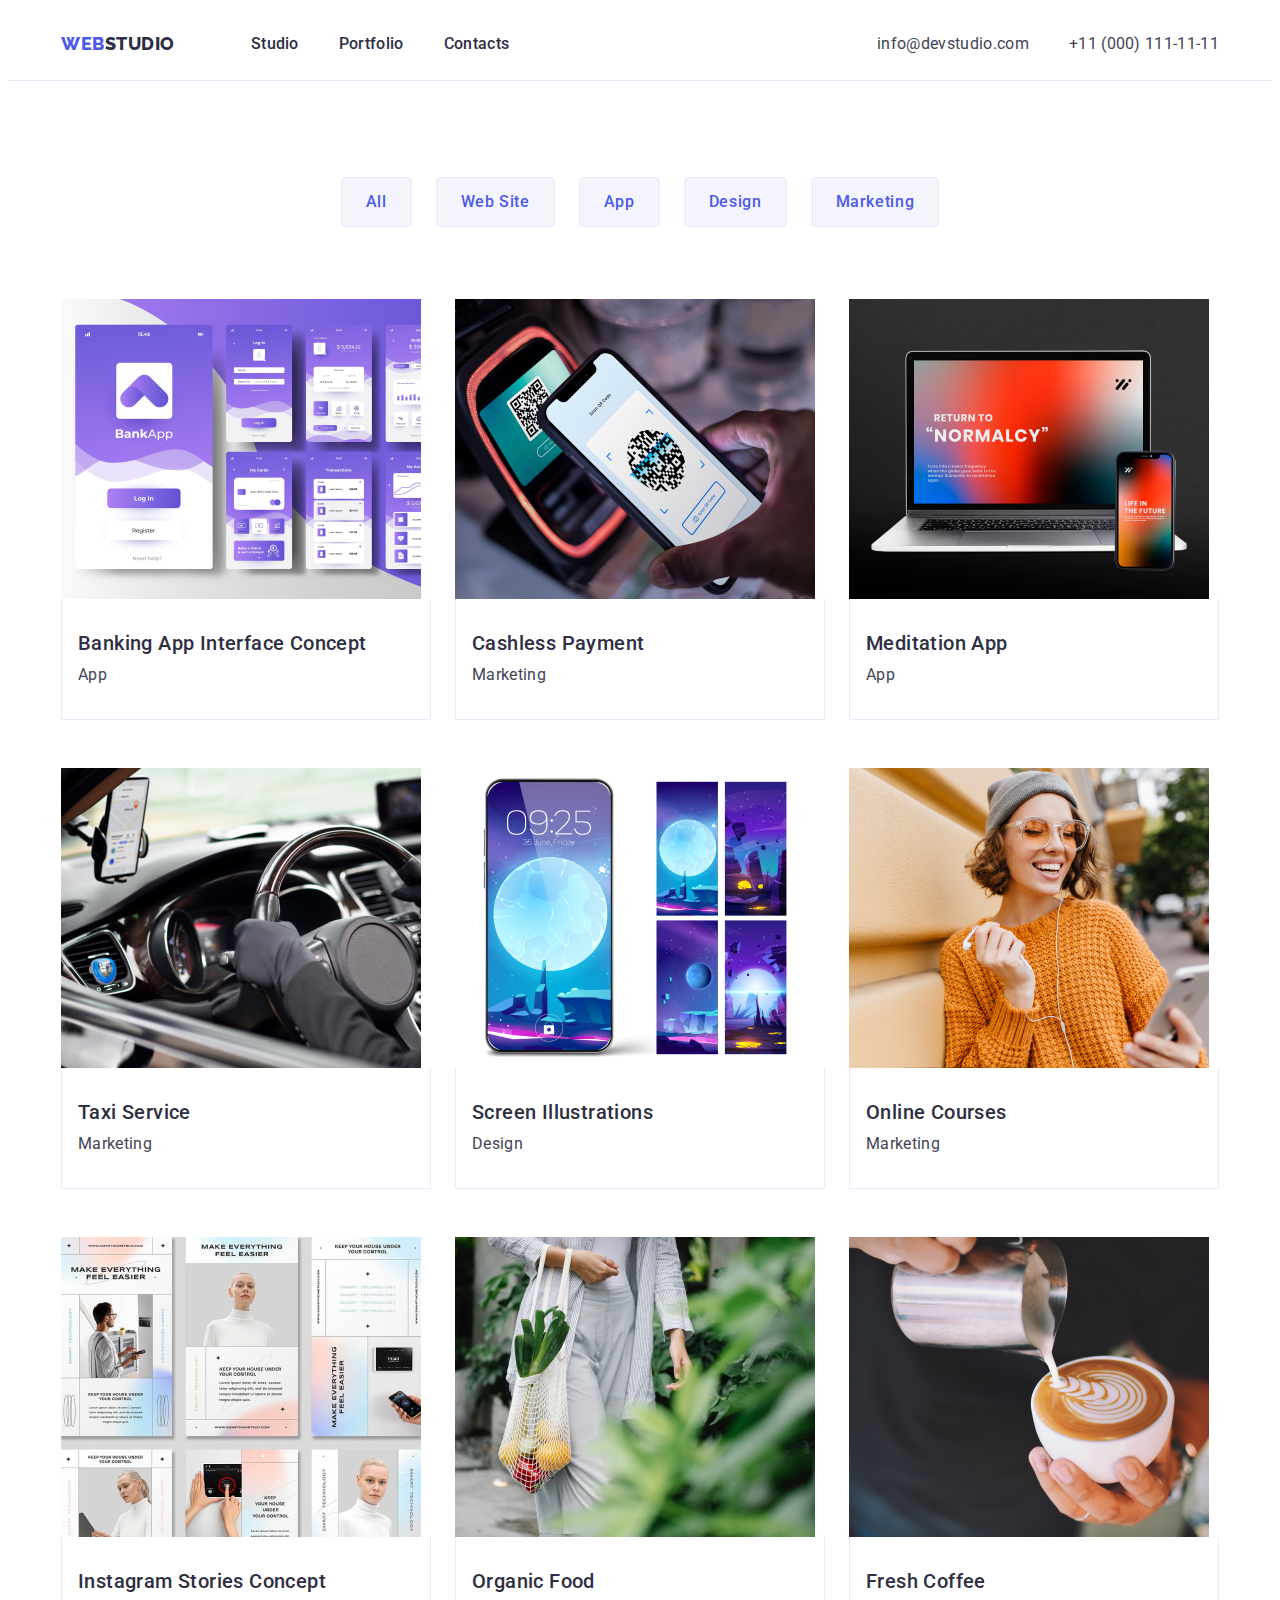
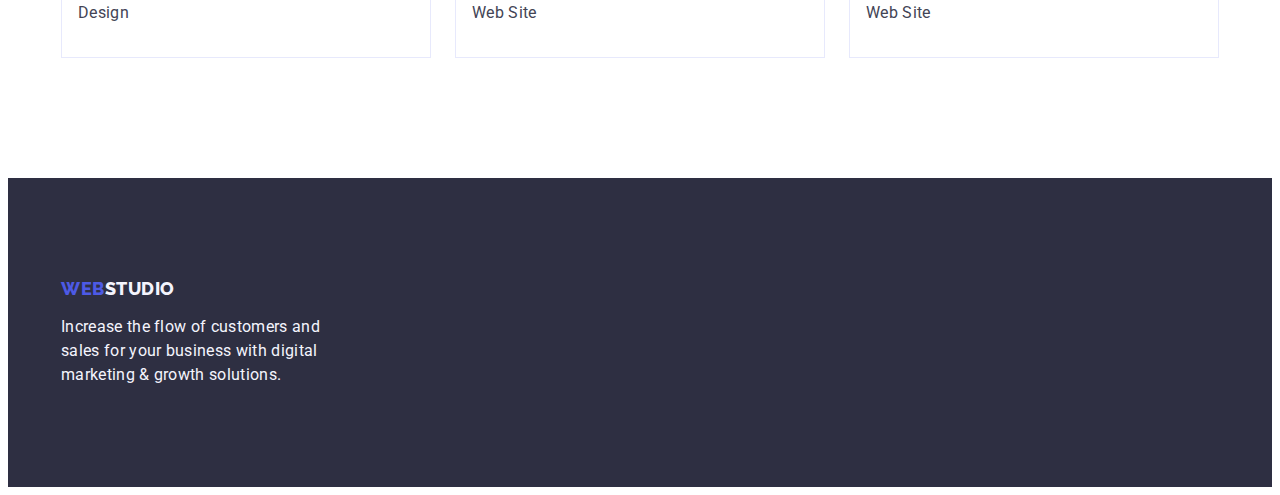
==== portfolio.html @ 44f8e090 "Initial commit" ====
<!DOCTYPE html>
<html lang="en">
  <head>
    <meta charset="UTF-8" />
    <meta http-equiv="X-UA-Compatible" content="IE=edge" />
    <meta name="viewport" content="width=device-width, initial-scale=1.0" />
    <title>Portfolio</title>
    <link rel="preconnect" href="https://fonts.googleapis.com" />
    <link rel="preconnect" href="https://fonts.gstatic.com" crossorigin />
    <link
      href="https://fonts.googleapis.com/css2?family=Montserrat:wght@400;700&family=Raleway:wght@800&family=Roboto:wght@400;500;700&display=swap"
      rel="stylesheet"
    />
    <link
      rel="stylesheet"
      href="https://cdnjs.cloudflare.com/ajax/libs/modern-normalize/1.1.0/modern-normalize.min.css"
      integrity="sha512-wpPYUAdjBVSE4KJnH1VR1HeZfpl1ub8YT/NKx4PuQ5NmX2tKuGu6U/JRp5y+Y8XG2tV+wKQpNHVUX03MfMFn9Q=="
      crossorigin="anonymous"
      referrerpolicy="no-referrer"
    />
    <link rel="stylesheet" href="./css/styles.css" />
  </head>
  <body>
    <!--Header section-->
    <header class="header">
      <div class="header-container container">
        
        <nav class="header-nav">

          <a href="./index.html" class="logo link"
          >Web<span class="logotype">Studio</span></a
        >
          
          <ul class=" header-nav-list list">
            <li class="header-nav-item">
              <a class="menu-link link" href="./index.html">Studio</a>
            </li>
            <li class="header-nav-item">
              <a class="menu-link link" href="./portfolio.html">Portfolio</a>
            </li>
            <li class="header-nav-item">
              <a class="menu-link link" href="">Contacts</a>
            </li>
          </ul>
        </nav>
        <address class=" header-address">
          <ul class="header-address-list list ">
            <li class="header-address-contacts">
              <a class="contacts link" href="mailto:info@devstudio.com"
                >info@devstudio.com</a
              >
            </li>
            <li class="header-address-contacts">
              <a class="contacts link" href="tel:+110001111111"
                >+11 (000) 111-11-11</a>
            </li>
          </ul>
        </address>
      </div>
    </header>
    <main>
       

      <!-- Projects section -->

      <section class="projects">
        <div class="container">
        <h1  class="visually-hidden">Projects</h1>
        
<!-- Filters -->
         
          <ul class="filters-list list">
            <li class="filters-item">
              <button class="filters-btn" type="button">All</button>
            </li>
            <li class="filters-item">
              <button class="filters-btn" type="button">Web Site</button>
            </li>
            <li class="filters-item">
              <button class="filters-btn" type="button">App</button>
            </li>
            <li class="filters-item">
              <button class="filters-btn" type="button">Design</button>
            </li>
            <li class="filters-item">
              <button class="filters-btn" type="button">Marketing</button>
            </li>
          </ul>
        

        
          <ul class="projects-list list">
            <li class="projects-item">
              <a class="projects-link link" href=""
                ><img
                  class="projects-img"
                  src="./images/portfolio-images/app-1.jpg"
                  alt="Banking App Interface Concept"
                  width="360"
                  height="300"
                />  
                <div class="projects-desc">
                  <h2 class="projects-title">Banking App Interface Concept</h2>
                  <p class="projects-subtitle">App</p>
                </div></a>
            </li>
            <li class="projects-item">
              <a class="projects-link link" href=""
                ><img
                  class="projects-img"
                  src="./images/portfolio-images/marketing-1.jpg"
                  alt="Cashless Payment"
                  width="360"
                  height="300"
                />  
                <div class="projects-desc">
                  <h2 class="projects-title">Cashless Payment</h2>
                  <p class="projects-subtitle">Marketing</p>
                </div></a>
              
            </li>
            <li class="projects-item">
              <a class="projects-link link" href=""
                ><img
                  class="projects-img"
                  src="./images/portfolio-images/app-2.jpg"
                  alt="Meditation App"
                  width="360"
                  height="300"
                />
                <div class="projects-desc">
                  <h2 class="projects-title">Meditation App</h2>
                  <p class="projects-subtitle">App</p>
                </div>
              </a>
            </li>
            <li class="projects-item">
              <a class="projects-link link" href=""
                ><img
                  class="projects-img"
                  src="./images/portfolio-images/marketing-2.jpg"
                  alt="Taxi Service"
                  width="360"
                  height="300"
                /> 
                <div class="projects-desc">
                  <h2 class="projects-title">Taxi Service</h2>
                  <p class="projects-subtitle">Marketing</p>
                </div></a>
            </li>
            <li class="projects-item">
              <a class="projects-link link" href=""
                ><img
                  class="projects-img"
                  src="./images/portfolio-images/design-1.jpg"
                  alt="Screen Illustrations"
                  width="360"
                  height="300"
                />
                <div class="projects-desc">
                  <h2 class="projects-title">Screen Illustrations</h2>
                  <p class="projects-subtitle">Design</p>
                </div></a>
            </li>
            <li class="projects-item">
              <a class="projects-link link" href=""
                ><img
                  class="projects-img"
                  src="./images/portfolio-images/marketing-3.jpg"
                  alt="Online Courses"
                  width="360"
                  height="300"
                /> 
                <div class="projects-desc">
                  <h2 class="projects-title">Online Courses</h2>
                  <p class="projects-subtitle">Marketing</p>
                </div></a>
            </li>
            <li class="projects-item">
              <a class="projects-link link" href=""
                ><img
                  class="projects-img"
                  src="./images/portfolio-images/design-2.jpg"
                  alt="Instagram Stories Concept"
                  width="360"
                  height="300"
                /> 
                <div class="projects-desc">
                  <h2 class="projects-title">Instagram Stories Concept</h2>
                  <p class="projects-subtitle">Design</p>
                </div></a>
            </li>
            <li class="projects-item">
              <a class="projects-link link" href=""
                ><img
                  class="projects-img"
                  src="./images/portfolio-images/web-1.jpg"
                  alt="Organic Food"
                  width="360"
                  height="300"
                /> 
                <div class="projects-desc">
                  <h2 class="projects-title">Organic Food</h2>
                  <p class="projects-subtitle">Web Site</p>
                </div></a>
            </li>
            <li class="projects-item">
              <a class="projects-link link" href=""
                ><img
                  class="projects-img"
                  src="./images/portfolio-images/web-2.jpg"
                  alt="Fresh Coffee"
                  width="360"
                  height="300"
                /> 
                <div class="projects-desc">
                  <h2 class="projects-title">Fresh Coffee</h2>
                  <p class="projects-subtitle">Web Site</p>
                </div> </a>
            </li>
          </ul>
        </div>
      </section>
    </main>
     
    <footer class="footer">
      <div class="container">
          <a class="logo link footer-logo" href="./index.html"
            >Web<span class="logotype-light">Studio</span></a
          >
          <p class="footer-desc">
            Increase the flow of customers and sales for your business with digital
            marketing & growth solutions.
          </p>
      </div>
    </footer>
  </body>
</html>
---- css/styles.css ----
:root {
  /* Fonts */
  --primary-font: "Roboto", sans-serif;
  --secondary-font: "Raleway", sans-serif;

  /* Colors */
  --primary-color: #2e2f42;
  /* SLATE */
  --secondary-color: #434455;
  --btn-color:#F4F4FD;
  --txt-btn-color: #4d5ae5;
  --accent-txt-color: #404bbf;
  --accent-bg-color: #404bbf;
  --light-txt-cl: #ffffff;
}

/**
  |============================
  | Base styles
  |============================
*/
body {
  font-family: var(--primary-font);
  color: var(--secondary-color);
  background-color: #ffffff;
}

h1,h2,h3,h4,h5,h6,p{
  margin: 0;
}

img{
  display: block;
}

.button{
  cursor: pointer;
  border-radius: 4px;
}
.list {
  list-style: none;

  /* display: inline-block; */

  padding: 0;
  margin: 0;
}

.link {
  text-decoration: none;
}

.container{
  width: 1158px;
  padding: 0 15px;
  margin: 0 auto;
}

.visually-hidden {
  position: fixed;
  transform: scale(0);
}
/**
  |============================
  | Header styles
  |============================
*/
.header {
  border-bottom: 1px solid #E7E9FC;
  
}
.header-container{
  display: flex; 
  align-items: center; 
}

.header-nav {
}
.logo {
  font-family: var(--secondary-font);
  font-weight: 800;
  font-size: 18px;
  line-height: 1.17;
  letter-spacing: 0.03em;
  text-transform: uppercase;
  color: #4d5ae5;

  margin-right: 76px; 

}
.logotype {
  color: var(--primary-color);
}
.header-nav-list {
   display: flex;  
   align-items: center;   
}

.header-nav{
   display: flex;
   align-items: center;
}
.header-nav-item {
}
.header-nav-item:not(:last-child){
  margin-right: 40px;

}
.menu-link {
  font-weight: 500;
  font-size: 16px;
  line-height: 1.5;
  letter-spacing: 0.02em;
  color: var(--primary-color);

   display: block; 
   padding-bottom: 24px;
   padding-top: 24px;
}

.menu-link:hover,
.menu-link:focus {
  color: var(--accent-txt-color);

}
.header-address {
     font-style: normal;
    margin-left: auto;
}
.header-address-list {
  display: flex;
  align-items: center;
  
 
 
}
.header-address-contacts:not(:last-child){
  margin-right: 40px;

}

.contacts {
  font-style: normal;
  font-size: 16px;
  line-height: 1.5;
  letter-spacing: 0.02em;
  color: var(--secondary-color);

  display: block;
  padding-bottom: 24px;
  padding-top: 24px;

}

.contacts:hover,
.contacts:focus {
  color: var(--accent-txt-color);
}

/**
  |============================
  | Hero styles
  |============================
*/
.hero {
    background-color: var(--primary-color);
     text-align: center;
     padding: 188px 0;
     align-items: center;   
}

.hero-title {
  font-weight: 700;
  font-size: 56px;
  line-height: 1.07;
  letter-spacing: 0.02em;
  text-align: center;
  color: #ffffff;

  margin: 0 auto;
  margin-bottom: 48px;
  max-width: 496px;

}
.hero-btn {
  font-family: var(--primary-font);
  font-weight: 500;
  font-size: 16px;
  line-height: 1.5;
  letter-spacing: 0.04em;
  cursor: pointer;
  color: #ffffff;
  background: #4d5ae5;
  border: none;

  display: block;
  height: 56px ;
  padding: 16px 32px;
  margin-bottom: 188px;
  align-items: center;
  min-width: 169px;
  margin: 0 auto;
}

.hero-btn:hover,
.hero-btn:focus {
  background-color: var(--accent-bg-color);
  color: var(--light-txt-cl);
}

/**
  |============================
  | Benefits styles
  |============================
*/
.benefits {
  padding-bottom: 120px;
  padding-top: 120px;
}
.benefits-list {
  display: flex;

}
.benefits-item {
  width: calc((100%-72px)/4);
}

.benefits-item:not(:last-child){
  margin-right: 24px;
}
.benefits-title {
  font-weight: 500;
  font-size: 20px;
  line-height: 1.2;
  letter-spacing: 0.02em;
  color: var(--primary-color);

  margin-bottom: 8px;
}
.benefits-desc {
  font-size: 16px;
  line-height: 1.5;
  letter-spacing: 0.02em;
  color: var(--secondary-color);

  
}

/**
  |============================
  | About styles
  |============================
*/

.about {
  padding-bottom: 120px;
    
}
.about-title {
  font-weight: 700;
  font-size: 36px;
  line-height: 1.11;
  letter-spacing: 0.02em;
  text-align: center;
  text-transform: capitalize;
  color: var(--primary-color);

  margin-bottom: 72px;
}
.about-list {
  display: flex;
  gap: 24px;   
}
.about-item {
  width: calc((100%-48px)/3); 
}
.about-item :not(:last-child){
   margin-right: 24px; 

}
.about-img{

}

/**
  |============================
  | Team styles
  |============================
*/

.team {
  background-color: #F4F4FD;
  padding: 120px 0;
     
}
.team-title {
  font-weight: 700;
  font-size: 36px;
  line-height: 1.11;
  letter-spacing: 0.02em;
  text-transform: capitalize;
  text-align: center;
  color: var(--primary-color);
  background-color: #F4F4FD;

  margin-bottom: 72px;


}
.team-list {
    background: #F4F4FD;
    display: flex;
    

}
.team-item {
    background-color: #FFFFFF;
    border-radius: 0px 0px 4px 4px;
    width: calc((100% - 72px) / 4);
     
}
.team-container{
    
}

.team-item:not(:last-child){
   margin-right: 24px; 
}
.team-img {
  /* padding-bottom: 32px; */
}
.team-subtitle {
  font-weight: 500;
  font-size: 20px;
  line-height: 1.2;
  letter-spacing: 0.02em;
  color: var(--primary-color);

  margin-bottom: 8px;
  text-align: center;
   
}
.team-desc {
  font-size: 16px;
  line-height: 1.5;
  letter-spacing: 0.02em;
  color: var(--secondary-color);

  text-align: center;
}
 .team-desc-box{
padding: 32px 16px;
} 

/**
  |============================
  | Filters styles
  |============================
*/

.filters {
}
.filters-list {
  display: flex;
  justify-content: center;
  margin-bottom: 72px; 
}
.filters-item {
}
.filters-item:not(:last-child){
  margin-right: 24px;
}
.filters-btn {
  font-family: var(--primary-font);
  font-weight: 500;
  font-size: 16px;
  line-height: 1.5;
  letter-spacing: 0.04em;
  cursor: pointer;

  color: var(--txt-btn-color);
  background-color: var(--btn-color);
  border-radius: 4px;
  border: 1px solid #E7E9FC;
  padding: 12px 24px ;
}

.filters-btn:hover,
.filters-btn:focus {
  background-color: var(--accent-bg-color);
  color: var(--light-txt-cl);
   border: 1px solid transparent;
}

/**
  |============================
  | Projects styles
  |============================
*/

.projects {
   padding: 96px 0 120px;
}
.projects-list {
  display: flex;
  flex-wrap: wrap;  
}
.projects-item {
  width: calc((100% - 48px) / 3);
  margin-right: 24px; 
  margin-bottom: 48px;
}
.projects-item:nth-child(n + 7) {
  margin-bottom: 0;
}
.projects-item:nth-child(3n){
   margin-right: 0; 

}
.projects-link {
    text-decoration: none
}
.projects-img {
}
.projects-title {
  font-family: var(--primary-font);
  font-weight: 500;
  font-size: 20px;
  line-height: 1.2;
  letter-spacing: 0.02em;
  color: var(--primary-color);

  margin-bottom: 8px;
}
.projects-subtitle {
  font-size: 16px;
  line-height: 1.5;
  letter-spacing: 0.02em;
  color: var(--secondary-color);
}

.projects-desc{
  padding: 32px 16px;
  border: 1px solid #e7e9fc;
  border-top: none; 
}

/**
  |============================
  | Footer styles
  |============================
*/

.footer {
  background: var(--primary-color);
  padding: 100px 0;
}
.footer-logo {
  display: inline-block;
  margin-bottom: 16px;
  margin-right: 0;
 
}
.footer-desc {
  font-size: 16px;
  line-height: 1.5;
  letter-spacing: 0.02em;
  color: #f4f4fd;
  max-width: 264px;
}

.logotype-light {
  font-family: var(--secondary-font);
  font-weight: 800;
  font-size: 18px;
  line-height: 1.17;
  letter-spacing: 0.03em;
  text-transform: uppercase;
  color: #f4f4fd;
}
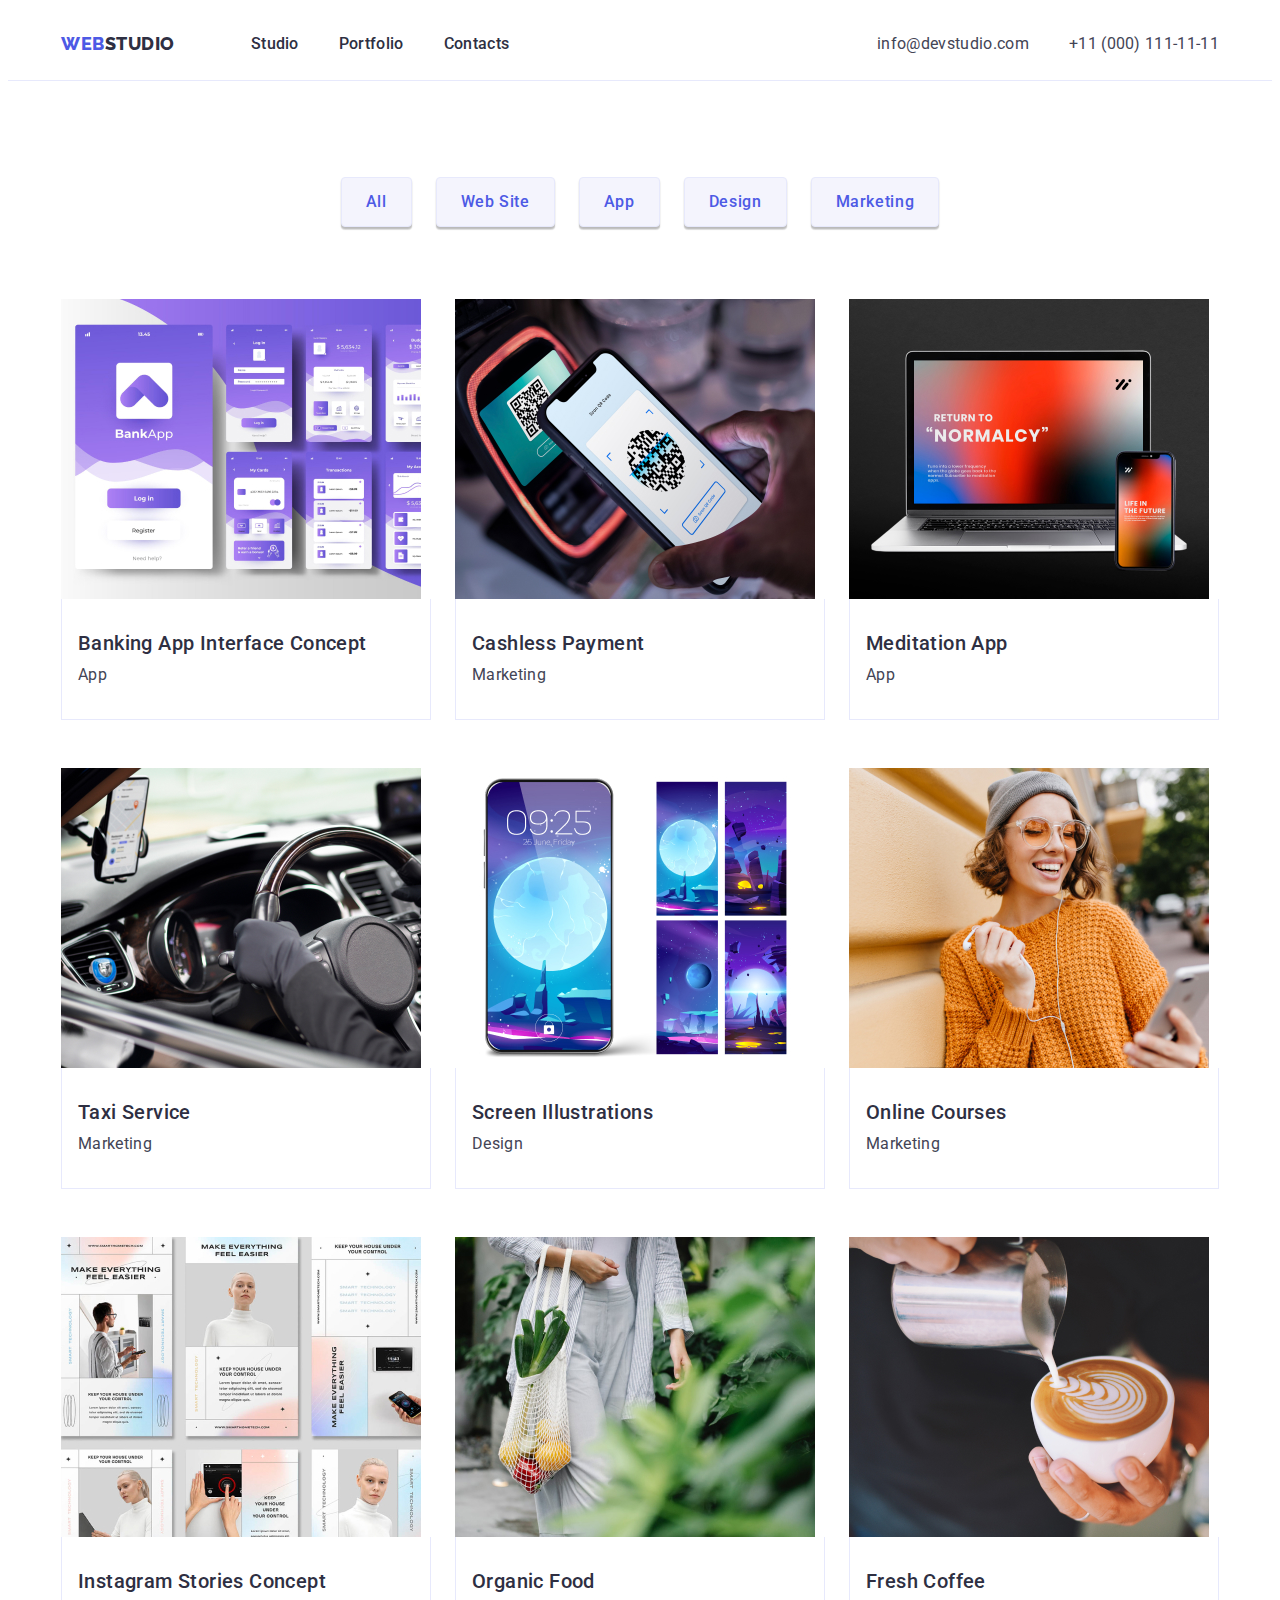
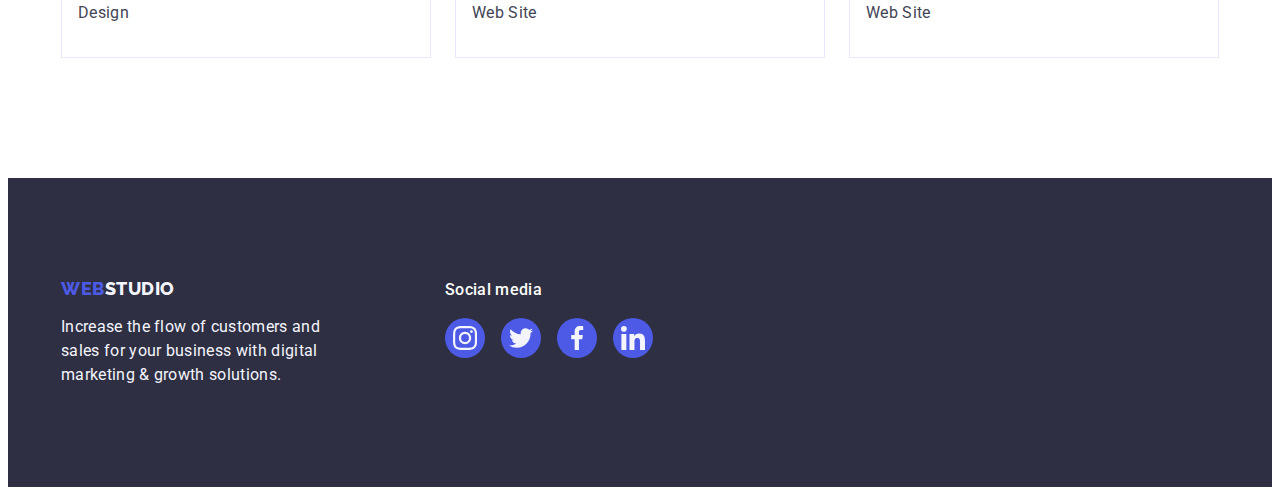
==== commit 93ba32fd: "finished" ====
--- a/portfolio.html
+++ b/portfolio.html
@@ -224,14 +224,50 @@
     </main>
      
     <footer class="footer">
-      <div class="container">
-          <a class="logo link footer-logo" href="./index.html"
-            >Web<span class="logotype-light">Studio</span></a
-          >
-          <p class="footer-desc">
-            Increase the flow of customers and sales for your business with digital
-            marketing & growth solutions.
-          </p>
+      <div class="container footer-container"> 
+      <div class=" footer-desc-container">
+        <a class="logo link footer-logo" href="./index.html"
+          >Web<span class="logotype-light">Studio</span></a
+        >
+        <p class="footer-desc">
+          Increase the flow of customers and sales for your business with
+          digital marketing & growth solutions.
+        </p>
+      </div>
+      <div class="social-media">
+        <p class="social-media-title">Social media</p>
+
+        <ul class="footer-list list">
+          <li class="footer-items">
+            <a href="" class="footer-link">
+              <svg class="footer-icons" width="24" height="24">
+                <use href="./images/icons.svg#instagram"></use>
+              </svg>
+            </a>
+          </li>
+          <li class="footer-items">
+            <a href="" class="footer-link">
+              <svg class="footer-icons" width="24" height="24">
+                <use href="./images/icons.svg#twitter"></use>
+              </svg>
+            </a>
+          </li>
+          <li class="footer-items">
+            <a href="" class="footer-link">
+              <svg class="footer-icons" width="24" height="24">
+                <use href="./images/icons.svg#facebook"></use>
+              </svg>
+            </a>
+          </li>
+          <li class="footer-items">
+            <a href="" class="footer-link">
+              <svg class="footer-icons" width="24" height="24">
+                <use href="./images/icons.svg#linkedin"></use>
+              </svg>
+            </a>
+          </li>
+        </ul>
+      </div>
       </div>
     </footer>
   </body>
--- a/css/styles.css
+++ b/css/styles.css
@@ -57,8 +57,16 @@
 }
 
 .visually-hidden {
-  position: fixed;
-  transform: scale(0);
+  position: absolute;
+  width: 1px;
+  height: 1px;
+  margin: -1px;
+  border: 0;
+  padding: 0;
+  white-space: nowrap;
+  clip-path: inset(100%);
+  clip: rect(0 0 0 0);
+  overflow: hidden;
 }
 /**
   |============================
@@ -124,7 +132,7 @@
 
 }
 .header-address {
-     font-style: normal;
+    font-style: normal;
     margin-left: auto;
 }
 .header-address-list {
@@ -163,10 +171,13 @@
   |============================
 */
 .hero {
-    background-color: var(--primary-color);
      text-align: center;
      padding: 188px 0;
-     align-items: center;   
+     align-items: center;  
+     
+     background-color: rgba(46, 47, 66, 0.7);;
+     background-image: linear-gradient(rgba(46, 47, 66, 0.7),rgba(46, 47, 66, 0.7)), url(../images/hero/bg.jpg);
+     background-size: cover;
 }
 
 .hero-title {
@@ -217,9 +228,36 @@
   padding-bottom: 120px;
   padding-top: 120px;
 }
+
+.benefits-icon-box {
+}
+.benefits-icon-list {
+  display: flex;
+  justify-content: center;
+  align-items: center;
+}
+.benefits-icon-item{
+  height: 112px;
+  width: 264px;
+  display: flex;
+  justify-content: center;
+  align-items: center;
+  background-color: #F4F4FD;
+  border-radius: 4px;
+  margin-bottom: 8px;
+}
+.benefits-icon-item:not(:last-child){
+  margin-right: 24px;
+}
+.benefits-link {
+}
+.benefits-icon {
+}
+
+
+
 .benefits-list {
   display: flex;
-
 }
 .benefits-item {
   width: calc((100%-72px)/4);
@@ -242,8 +280,6 @@
   line-height: 1.5;
   letter-spacing: 0.02em;
   color: var(--secondary-color);
-
-  
 }
 
 /**
@@ -289,9 +325,8 @@
 */
 
 .team {
-  background-color: #F4F4FD;
+  background-color: #f4f4fd;
   padding: 120px 0;
-     
 }
 .team-title {
   font-weight: 700;
@@ -301,30 +336,26 @@
   text-transform: capitalize;
   text-align: center;
   color: var(--primary-color);
-  background-color: #F4F4FD;
+  background-color: #f4f4fd;
 
   margin-bottom: 72px;
-
-
 }
 .team-list {
-    background: #F4F4FD;
-    display: flex;
-    
-
+  background: #f4f4fd;
+  display: flex;
 }
 .team-item {
-    background-color: #FFFFFF;
-    border-radius: 0px 0px 4px 4px;
-    width: calc((100% - 72px) / 4);
-     
-}
-.team-container{
-    
-}
-
-.team-item:not(:last-child){
-   margin-right: 24px; 
+  background-color: #ffffff;
+  box-shadow: 0px 1px 6px rgba(46, 47, 66, 0.08),
+    0px 1px 1px rgba(46, 47, 66, 0.16), 0px 2px 1px rgba(46, 47, 66, 0.08);
+  border-radius: 0px 0px 4px 4px;
+  width: calc((100% - 72px) / 4);
+}
+.team-container {
+}
+
+.team-item:not(:last-child) {
+  margin-right: 24px;
 }
 .team-img {
   /* padding-bottom: 32px; */
@@ -338,7 +369,6 @@
 
   margin-bottom: 8px;
   text-align: center;
-   
 }
 .team-desc {
   font-size: 16px;
@@ -347,11 +377,113 @@
   color: var(--secondary-color);
 
   text-align: center;
-}
- .team-desc-box{
-padding: 32px 16px;
+  margin-bottom: 8px;
+}
+.team-desc-box {
+  padding: 32px 16px;
+}
+
+/* social icons */
+
+.social {
+  display: flex;
+  justify-content: center;
+  align-items: center;
+}
+.social-item {
+}
+.social-item:not(:last-child){
+  margin-right: 24px;
+}
+.social-link {
+  height: 40px;
+  width: 40px;
+  display: flex;
+  align-items: center;
+  justify-content: center;
+  border-radius: 50%;
+
+  background-color:#4D5AE5;
+}
+
+.social-link:hover ,
+.social-link:focus{
+  background-color:#404bbf;
+}
+.link {
+}
+.social-icon {
+}
+
+/**
+  |============================
+  | Customers styles
+  |============================
+*/
+
+.customers {
+  padding: 120px 0;
+}
+.customers-title {
+  font-family: var(--primary-font);
+  font-weight: 700;
+  font-size: 36px;
+  line-height: 1, 1;
+
+  text-align: center;
+  letter-spacing: 0.02em;
+  text-transform: capitalize;
+  margin-bottom: 72px;
+
+  color: var(--primary-color);
+}
+
+.customers-list {
+   display: flex;
+  justify-content: center;
+  gap: 24px;
+}
+.customers-items {
+  width: calc((100% - 120px) / 6);
+  height: 88px;
+}
+
+
+.customers-link:hover .customer-icons,
+.customers-link:focus .customer-icons{
+  /* border: 1px solid #404BBF;
+  border-radius: 4px; */
+  fill:#404BBF;
 } 
 
+.customers-link:hover ,
+.customers-link:focus{
+  border: 1px solid #404BBF;
+  border-radius: 4px;
+}
+
+.customers-link {
+    width: 168px; 
+   height:88px ; 
+
+  display: flex;
+  justify-content: center;
+  align-items: center;
+
+  border: 1px solid #8E8F99;
+  border-radius: 4px;
+}
+.customers-link:hover{
+  border: 1px solid #404BBF;
+ 
+}
+
+.customers-link :hover{
+  fill: #404bbf;
+}
+.customer-icons {
+  fill: #8E8F99;
+}
 /**
   |============================
   | Filters styles
@@ -363,11 +495,11 @@
 .filters-list {
   display: flex;
   justify-content: center;
-  margin-bottom: 72px; 
+  margin-bottom: 72px;
 }
 .filters-item {
 }
-.filters-item:not(:last-child){
+.filters-item:not(:last-child) {
   margin-right: 24px;
 }
 .filters-btn {
@@ -380,16 +512,61 @@
 
   color: var(--txt-btn-color);
   background-color: var(--btn-color);
+  box-shadow: 0px 3px 1px rgba(0, 0, 0, 0.1), 0px 2px 1px rgba(0, 0, 0, 0.08), 0px 2px 2px rgba(0, 0, 0, 0.12);
+border-radius: 4px;
   border-radius: 4px;
-  border: 1px solid #E7E9FC;
-  padding: 12px 24px ;
+  border: 1px solid #e7e9fc;
+  padding: 12px 24px;
 }
 
 .filters-btn:hover,
 .filters-btn:focus {
   background-color: var(--accent-bg-color);
   color: var(--light-txt-cl);
-   border: 1px solid transparent;
+  border: 1px solid transparent;
+}
+
+
+/**
+  |============================
+  | Filters styles
+  |============================
+*/
+
+.filters {
+}
+.filters-list {
+  display: flex;
+  justify-content: center;
+  margin-bottom: 72px;
+}
+.filters-item {
+}
+.filters-item:not(:last-child) {
+  margin-right: 24px;
+}
+.filters-btn {
+  font-family: var(--primary-font);
+  font-weight: 500;
+  font-size: 16px;
+  line-height: 1.5;
+  letter-spacing: 0.04em;
+  cursor: pointer;
+
+  color: var(--txt-btn-color);
+  background-color: var(--btn-color);
+  box-shadow: 0px 3px 1px rgba(0, 0, 0, 0.1), 0px 2px 1px rgba(0, 0, 0, 0.08), 0px 2px 2px rgba(0, 0, 0, 0.12);
+border-radius: 4px;
+  border-radius: 4px;
+  border: 1px solid #e7e9fc;
+  padding: 12px 24px;
+}
+
+.filters-btn:hover,
+.filters-btn:focus {
+  background-color: var(--accent-bg-color);
+  color: var(--light-txt-cl);
+  border: 1px solid transparent;
 }
 
 /**
@@ -479,4 +656,48 @@
   color: #f4f4fd;
 }
 
-
+.footer-container{
+  display: flex;
+
+  
+}
+.social-media {
+ 
+}
+.social-media-title {
+  font-family: var(--primary-font);
+font-weight: 500;
+font-size: 16px;
+line-height: 1.5;
+
+letter-spacing: 0.02em;
+color:var(--light-txt-cl);
+margin-bottom: 16px;
+}
+.footer-list {
+  display: flex;
+align-items: center;
+  gap: 16px;
+}
+.footer-items {
+  width: 40px;
+  height: 40px;
+}
+.footer-link {
+  width: 40px;
+  height: 40px;
+  background-color: var(--txt-btn-color);
+  border-radius:  50%;
+  display: flex;
+ align-items: center;
+ justify-content: center;
+}
+.footer-link:hover,
+.footer-link:focus{
+  background-color: #31d0aa;
+}
+.footer-icons {
+}
+ .footer-desc-container{
+  margin-right: 120px;
+ }